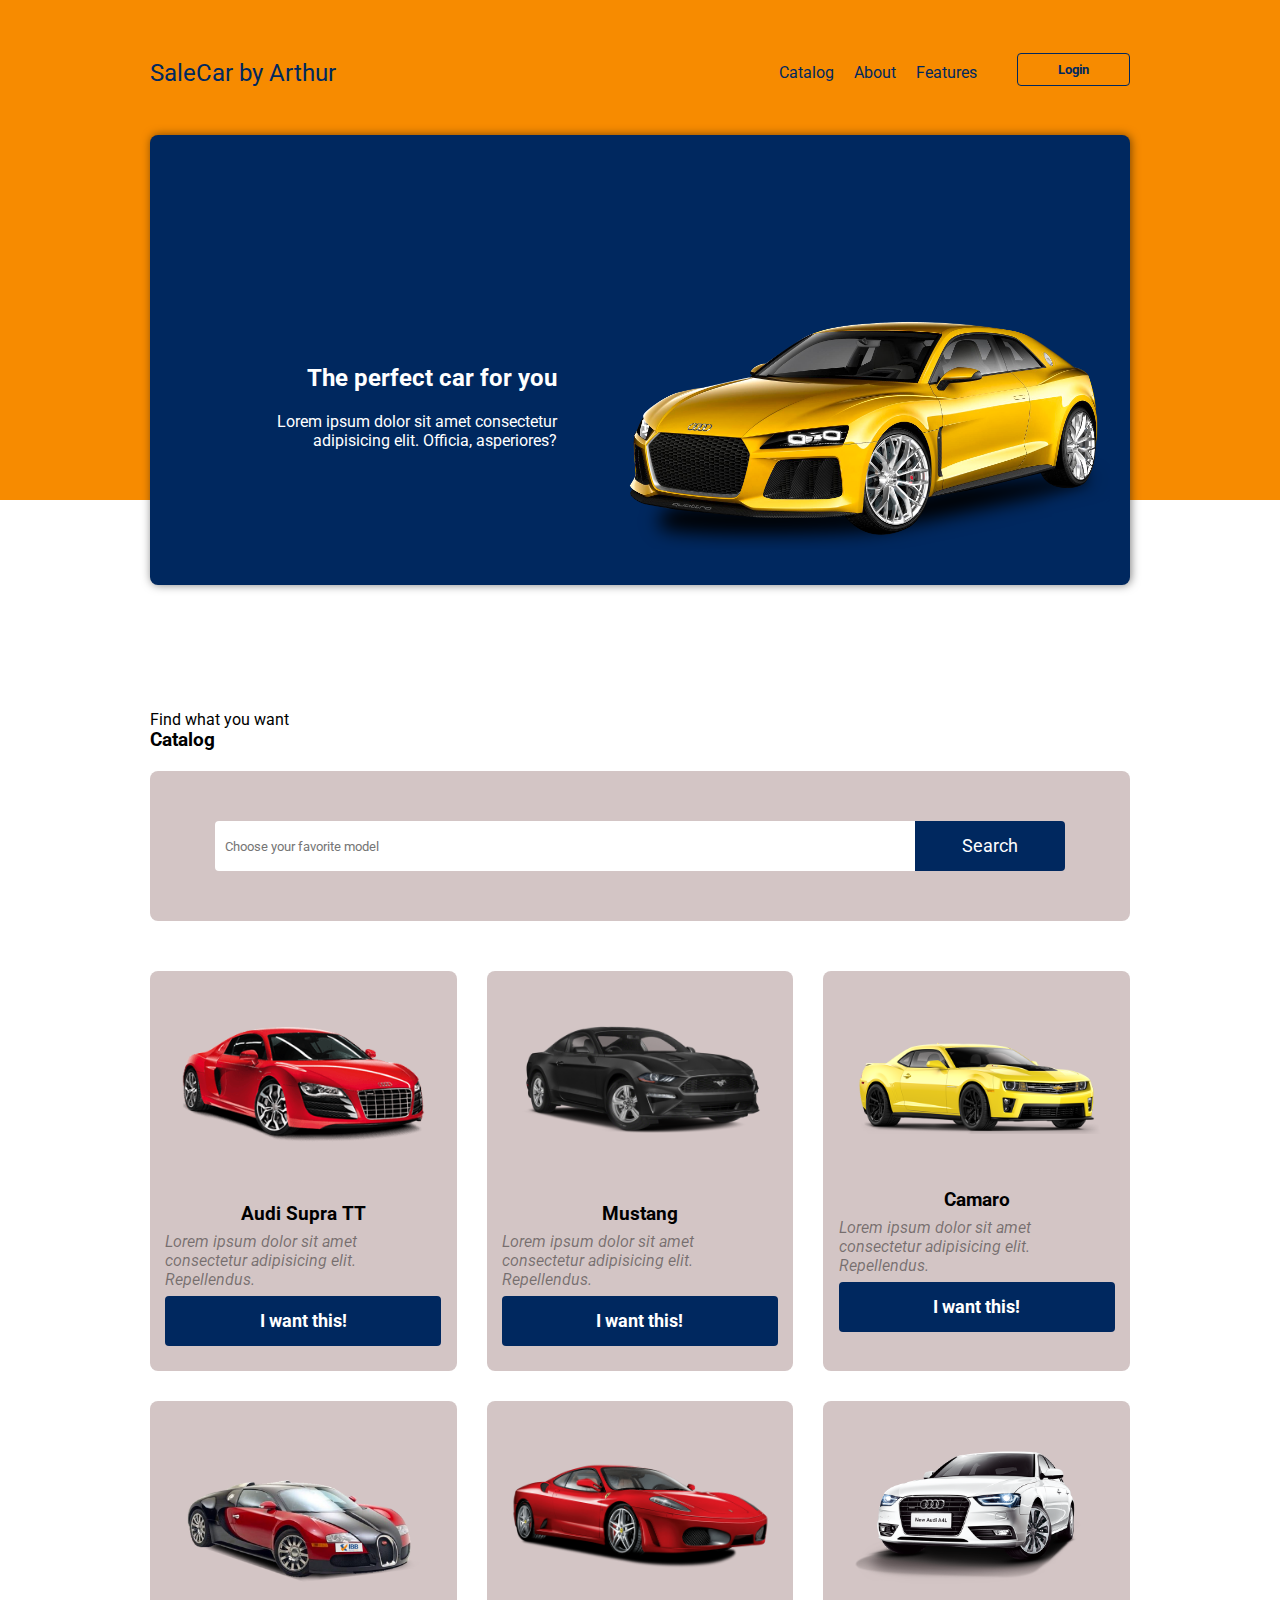
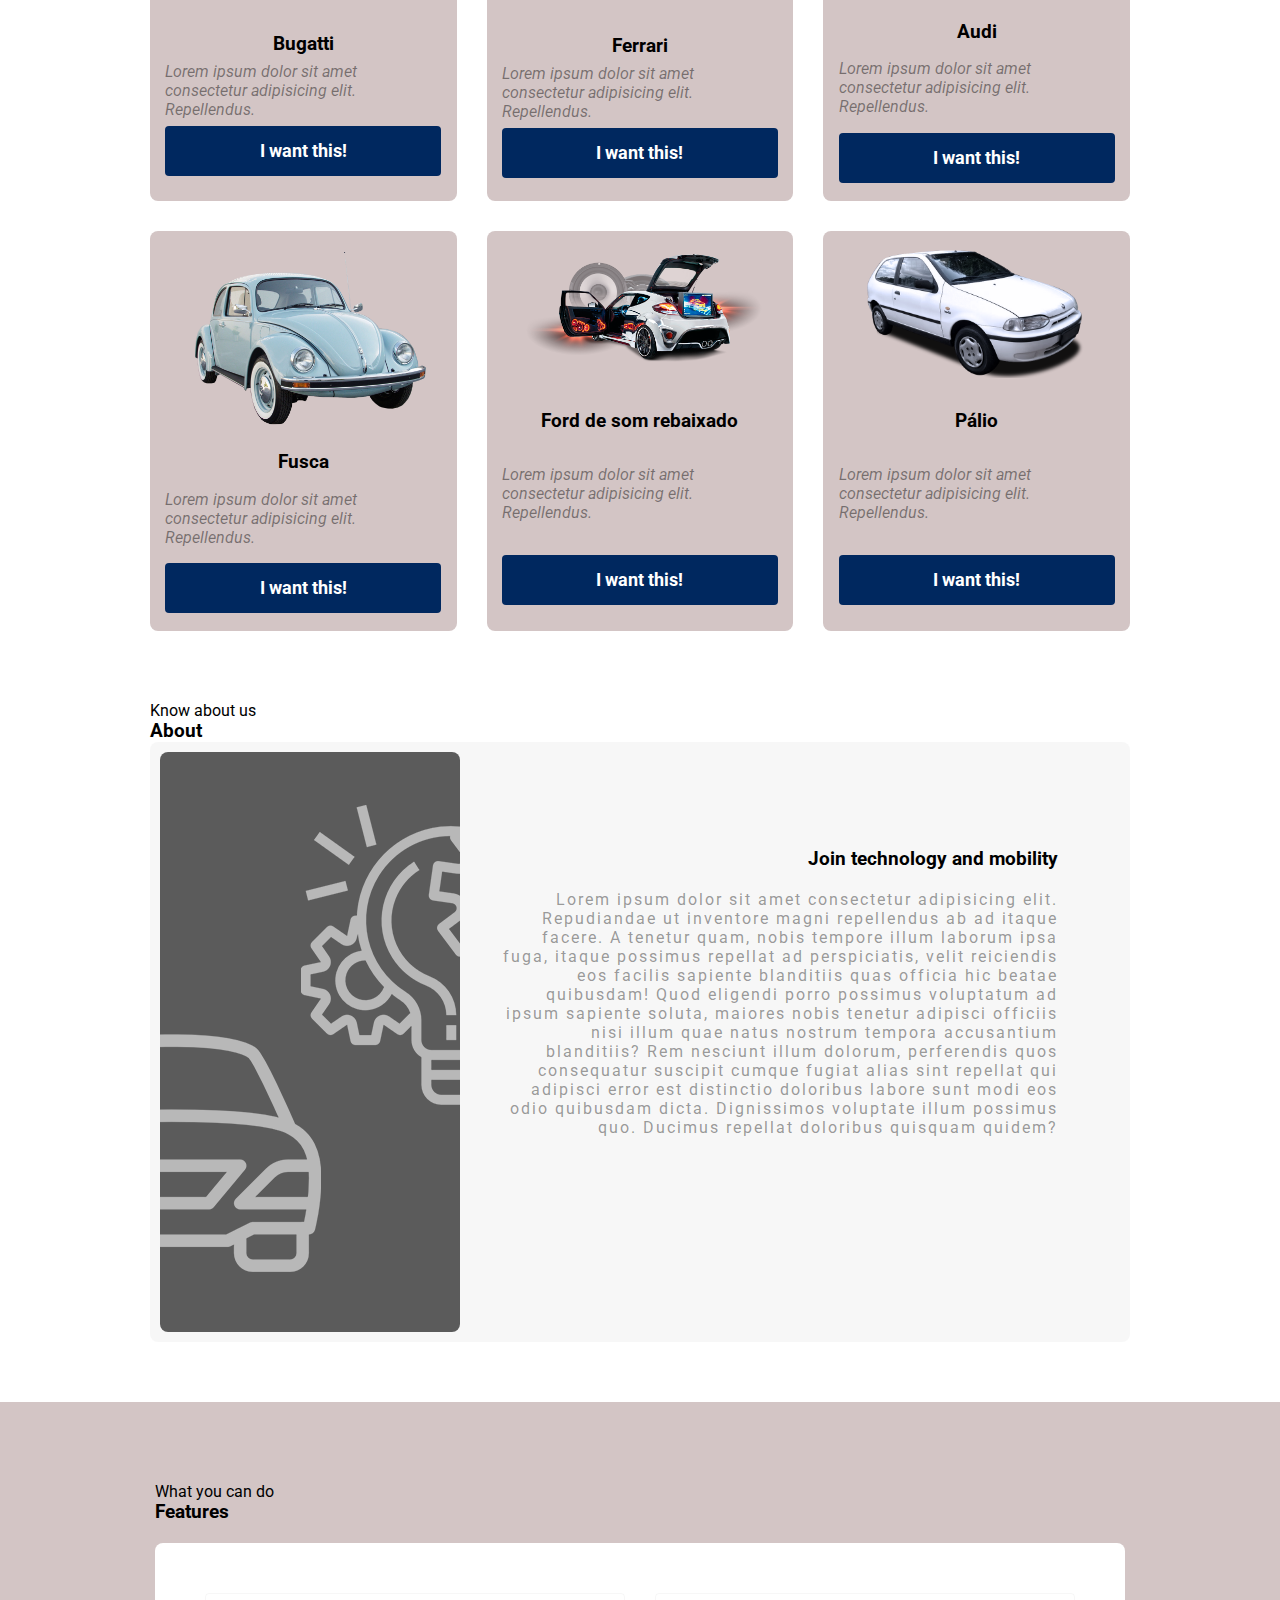
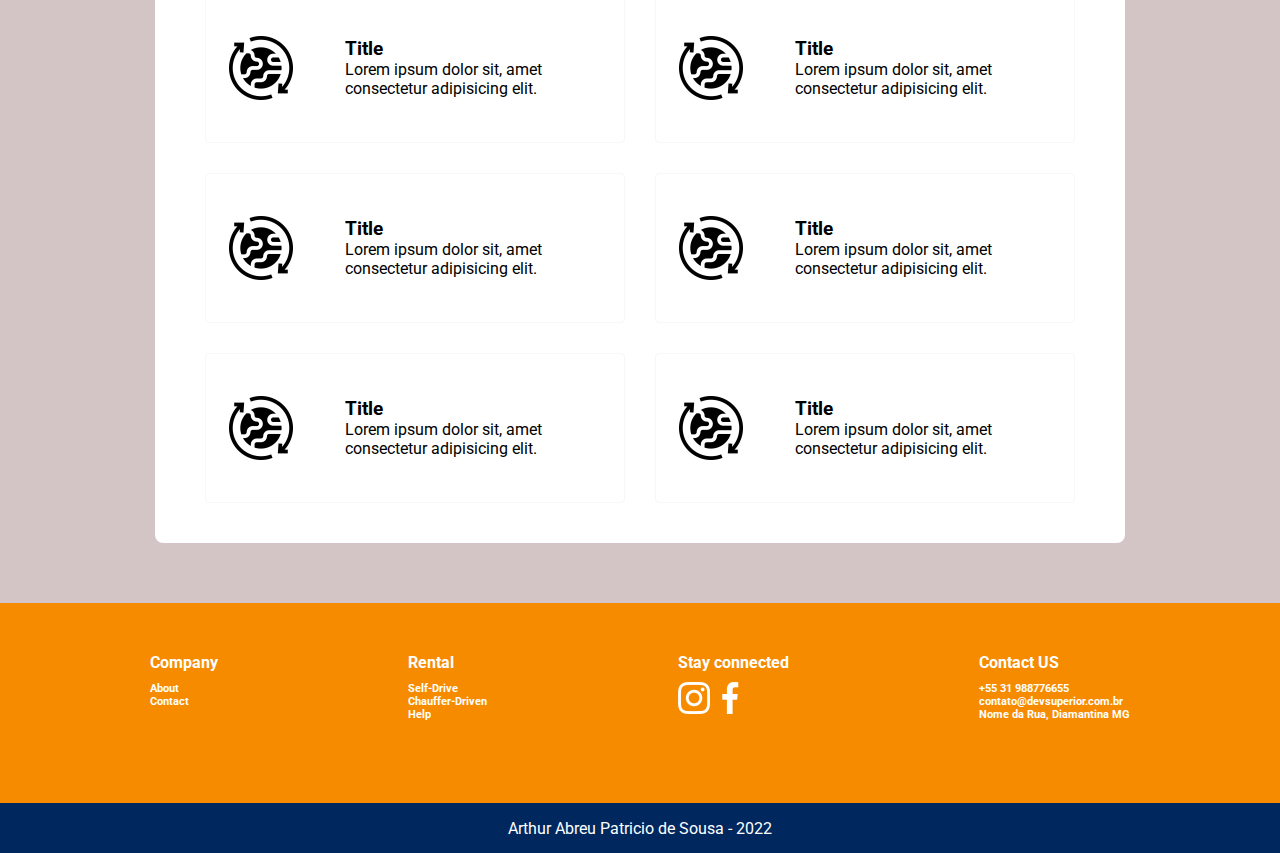
==== index.html @ 9831f229 "Add files via upload" ====
<!DOCTYPE html>
<html lang="en">
  <head>
    <meta charset="UTF-8" />
    <meta http-equiv="X-UA-Compatible" content="IE=edge" />
    <meta name="viewport" content="width=device-width, initial-scale=1.0" />
    <title>SaleCar by Arthur</title>
    <link rel="stylesheet" href="css/style.css" />
  </head>
  <body>
    <header>
      <div class="content">
        <nav>
          <p class="brand">SaleCar by Arthur</p>
          <ul>
            <li><a href="#catalog">Catalog</a></li>
            <li><a href="#about">About</a></li>
            <li><a href="#feature">Features</a></li>
            <a href="login.html"><button>Login</button></a>
          </ul>
        </nav>
        <div class="header-block">
          <div class="text">
            <h2>The perfect car for you</h2>
            <p>
              Lorem ipsum dolor sit amet consectetur adipisicing elit. Officia,
              asperiores?
            </p>
          </div>
          <img src="images/car-header.png" alt="Car" />
        </div>
      </div>
    </header>
    <section class="catalog" id="catalog">
      <div class="content">
        <div class="title-wrapper-catalog">
          <p>Find what you want</p>
          <h3>Catalog</h3>
        </div>
        <div class="filter-card">
          <input
            type="text"
            class="search-input"
            placeholder="Choose your favorite model"
          />
          <button class="search-button">Search</button>
        </div>
        <div class="card-wrapper">
          <div class="card-item">
            <img src="images/car-card.png" alt="Car" />
            <div class="card-content">
              <h3>Audi Supra TT</h3>
              <p>
                Lorem ipsum dolor sit amet consectetur adipisicing elit.
                Repellendus.
              </p>
              <button type="button">I want this!</button>
            </div>
          </div>
          <div class="card-item">
            <img src="images/kisspng-2018-toyota-86-car-2018-ford-mustang-2018-ford-mustang-5b0d494cedff55.0056742415275973889748.png" alt="Car" />
            <div class="card-content">
              <h3>Mustang</h3>
              <p>
                Lorem ipsum dolor sit amet consectetur adipisicing elit.
                Repellendus.
              </p>
              <button type="button">I want this!</button>
            </div>
          </div>
          <div class="card-item">
            <img src="images/kisspng-2016-chevrolet-camaro-car-general-motors-clip-art-hyundai-covington-covington-la-used-cars-upcomingc-5b62b6ec9551d0.6749447215331960126116.png" alt="Car" />
            <div class="card-content">
              <h3>Camaro</h3>
              <p>
                Lorem ipsum dolor sit amet consectetur adipisicing elit.
                Repellendus.
              </p>
              <button type="button">I want this!</button>
            </div>
          </div>
          <div class="card-item">
            <img src="images/bugatti_PNG25.png" alt="Car" />
            <div class="card-content">
              <h3>Bugatti</h3>
              <p>
                Lorem ipsum dolor sit amet consectetur adipisicing elit.
                Repellendus.
              </p>
              <button type="button">I want this!</button>
            </div>
          </div>
          <div class="card-item">
            <img src="images/kisspng-2-6-ferrari-f43-ferrari-s-p-a-ferrari-43-scude-ferrari-psd-www-galleryhip-com-the-hippest-pics-5c582c5508e880.4274711815492823890365.png" alt="Car" />
            <div class="card-content">
              <h3>Ferrari</h3>
              <p>
                Lorem ipsum dolor sit amet consectetur adipisicing elit.
                Repellendus.
              </p>
              <button type="button">I want this!</button>
            </div>
          </div>
          <div class="card-item">
            <img src="images/kisspng-car-audi-christmas-jeep-wrangler-vehicle-audi-5a736b7e3f1b78.8855557315175135982585.png">
              <h3>Audi</h3>
              <p>
                Lorem ipsum dolor sit amet consectetur adipisicing elit.
                Repellendus.
              </p>
              <button type="button">I want this!</button>
            </div>
            <div class="card-item">
                <img src="images/kisspng-2018-volkswagen-beetle-car-volkswagen-new-beetle-v-5af50651c6db21.6033014015260073778145.png">
                  <h3>Fusca</h3>
                  <p>
                    Lorem ipsum dolor sit amet consectetur adipisicing elit.
                    Repellendus.
                  </p>
                  <button type="button">I want this!</button>
                </div>
                <div class="card-item">
                    <img src="images/kisspng-car-vehicle-audio-stereophonic-sound-stereo-2018-5adea653d19d34.1645318015245410118586.png">
                      <h3>Ford de som rebaixado</h3>
                      <p>
                        Lorem ipsum dolor sit amet consectetur adipisicing elit.
                        Repellendus.
                      </p>
                      <button type="button">I want this!</button>
                    </div>
                    <div class="card-item">
                        <img src="images/kisspng-fiat-palio-car-fiat-automobiles-fiat-siena-5af6244c110d15.8151092015260805880699.png">
                          <h3>Pálio</h3>
                          <p>
                            Lorem ipsum dolor sit amet consectetur adipisicing elit.
                            Repellendus.
                          </p>
                          <button type="button">I want this!</button>
                        </div>
                
          </div>
          
      </div>
    </section>

    <section class="about" id="about">
      <div class="content">
        <div class="title-wrapper-about">
          <p>Know about us</p>
          <h3>About</h3>
        </div>
        <div class="about-content">
          <div class="left">
            <img src="images/about.png" alt="About" />
          </div>
          <div class="right">
            <h3>Join technology and mobility</h3>
            <p>
              Lorem ipsum dolor sit amet consectetur adipisicing elit.
              Repudiandae ut inventore magni repellendus ab ad itaque facere. A
              tenetur quam, nobis tempore illum laborum ipsa fuga, itaque
              possimus repellat ad perspiciatis, velit reiciendis eos facilis
              sapiente blanditiis quas officia hic beatae quibusdam! Quod
              eligendi porro possimus voluptatum ad ipsum sapiente soluta,
              maiores nobis tenetur adipisci officiis nisi illum quae natus
              nostrum tempora accusantium blanditiis? Rem nesciunt illum
              dolorum, perferendis quos consequatur suscipit cumque fugiat alias
              sint repellat qui adipisci error est distinctio doloribus labore
              sunt modi eos odio quibusdam dicta. Dignissimos voluptate illum
              possimus quo. Ducimus repellat doloribus quisquam quidem?
            </p>
          </div>
        </div>
      </div>
    </section>

    <section class="features" id="features">
      <div class="content">
        <div class="title-wrapper-features">
          <p>What you can do</p>
          <h3>Features</h3>
        </div>
        <div class="feature-card-block">
          <div class="feature-card-item">
            <img src="images/feature-planet.png" alt="Feature" />
            <div class="feature-text-content">
              <h3>Title</h3>
              <p>Lorem ipsum dolor sit, amet consectetur adipisicing elit.</p>
            </div>
          </div>
          <div class="feature-card-item">
            <img src="images/feature-planet.png" alt="Feature" />
            <div class="feature-text-content">
              <h3>Title</h3>
              <p>Lorem ipsum dolor sit, amet consectetur adipisicing elit.</p>
            </div>
          </div>
          <div class="feature-card-item">
            <img src="images/feature-planet.png" alt="Feature" />
            <div class="feature-text-content">
              <h3>Title</h3>
              <p>Lorem ipsum dolor sit, amet consectetur adipisicing elit.</p>
            </div>
          </div>
          <div class="feature-card-item">
            <img src="images/feature-planet.png" alt="Feature" />
            <div class="feature-text-content">
              <h3>Title</h3>
              <p>Lorem ipsum dolor sit, amet consectetur adipisicing elit.</p>
            </div>
          </div>
          <div class="feature-card-item">
            <img src="images/feature-planet.png" alt="Feature" />
            <div class="feature-text-content">
              <h3>Title</h3>
              <p>Lorem ipsum dolor sit, amet consectetur adipisicing elit.</p>
            </div>
          </div>
          <div class="feature-card-item">
            <img src="images/feature-planet.png" alt="Feature" />
            <div class="feature-text-content">
              <h3>Title</h3>
              <p>Lorem ipsum dolor sit, amet consectetur adipisicing elit.</p>
            </div>
          </div>
        </div>
      </div>
    </section>

    <footer>
      <div class="main">
        <div class="content footer-links">
          <div class="footer-company">
            <h4>Company</h4>
            <h6>About</h6>
            <h6>Contact</h6>
          </div>
          <div class="footer-rental">
            <h4>Rental</h4>
            <h6>Self-Drive</h6>
            <h6>Chauffer-Driven</h6>
            <h6>Help</h6>
          </div>
          <div class="footer-social">
            <h4>Stay connected</h4>
            <div class="social-icons">
              <img src="images/instagram.png" alt="Instagram" />
              <img src="images/facebook.png" alt="Facebook" />
            </div>
          </div>
          <div class="footer-contact">
            <h4>Contact US</h4>
            <h6>+55 31 988776655</h6>
            <h6>contato@devsuperior.com.br</h6>
            <h6>Nome da Rua, Diamantina MG</h6>
          </div>
        </div>
      </div>
      <div class="last">Arthur Abreu Patricio de Sousa - 2022</div>
    </footer>
  </body>
</html>
---- css/style.css ----
@import url('https://fonts.googleapis.com/css2?family=Roboto:ital,wght@0,700;1,400&display=swap');

* {
    margin: 0px;
    padding: 0px;
    box-sizing: border-box;
    outline: none;
    font-family: "Roboto", sans-serif ;
}

:root {
    --orange: #f78b00;
    --blue: #00285f;
    --gray: #d3c5c5;
}

html, body {
    width: 100%;
    overflow-x: hidden;
}

header {
    width: 100%;
    height: 500px;
    background-color: var(--orange);
}

.content {
    max-width: 1000px;
    min-width: 300px;
    margin: 0 auto;
    display: flex;
    flex-direction: column;
    padding: 10px;
}

nav {
    width: 100%;
    height: 125px;
    display: flex;
    flex-direction: row;
    align-items: center;
    justify-content: space-between;
}

.brand {
    font-size: 24px;
    color: var(--blue);
    cursor: pointer;
}

nav ul {
    display: flex;
    flex-direction: row;

}

nav ul li {
    list-style: none;
    padding: 10px;
    cursor: pointer;
}

nav ul li a {
    color: var(--blue);
    text-decoration: none;
}


nav ul li a:hover {
    color: #00285f83;
}

nav ul button {
    border: 1px solid var(--blue);
    background: transparent;
    padding: 8px 40px;
    cursor: pointer;
    margin-left: 30px;
    color: var(--blue);
    font-weight: bolder;
    border-radius: 4px;
}

nav ul button:hover {
    background-color: var(--blue);
    color: white;
    transition: background, color 0.6s;
}

.content .header-block {
    max-width: 1000px;
    min-width: 300px;
    height: 450px;
    background: var(--blue);
    border-radius: 8px;
    box-shadow: 1px 0px 10px 0px rgba(0, 0, 0, 0.5);
    -webkit-box-shadow: 1px 0px 10px 0px rgba(0, 0, 0, 0.5);
    -moz-box-shadow: 1px 0px 10px 0px rgba(0, 0, 0, 0.5);
    position: relative;
    z-index: 10;
    padding: 10px;
}


.header-block img {
    width: 50%;
    position: absolute;
    right: 2%;
    bottom: 2%;
}

.header-block .text {
    position: absolute;
    bottom: 30%;
    left: 15%;
}

.header-block .text h2 {
    color: white;
    margin-bottom: 20px;
    text-align: right;
    transform: translateX(-20px);
    transition: transform 0.5s;
}

.header-block .text p {
    max-width: 280px;
    color: white;
    text-align: right;
    transform: translateX(-20px);
    transition: transform 0.4s;
}

section .catalog {
    width: 100%;
    padding: 100px;
}

section .filter-card {
    width: 980px;
    height: 150px;
    background: var(--gray);
    border-radius: 8px;
    margin: 0 auto;
    display: flex;
    flex-direction: row;
    align-items: center;
    justify-content: center;
}

.search-input {
    width: 700px;
    height: 50px;
    border: none;
    border-radius: 4px 0px 0px 4px;
    text-indent: 10px;
}

.search-button {
    width: 150px;
    height: 50px;
    border-radius: 0px 4px 4px 0px;
    border: none;
    background-color: var(--blue);
    color: white;
    cursor: pointer;
    font-size: 1.1em;
    transition: 0.2s ease;
}

.search-button:hover {
    background: wheat;
    color: var(--blue);
}

.title-wrapper-catalog {
    margin-top: 200px;
    padding-bottom: 20px;
}

section .card-wrapper {
    max-width: 1000px;
    height: 100%;
    display: grid;
    grid-template-columns: repeat(auto-fill, minmax(270px, 1fr));
    grid-gap: 30px;
    padding-top: 50px;
}

section .card-item {
    height: 400px;
    background: var(--gray);
    border-radius: 8px;
    display: flex;
    flex-direction: column;
    align-items: center;
    justify-content: space-around;
}

.card-content {
    height: 40%;
    display: flex;
    flex-direction: column;
    align-items: center;
    justify-content: space-around;
}

.card-item img {
    width: 85%;
}

.card-item h4 {
    width: 90%;
}

.card-item p{
    width: 90%;
    font-style: italic;
    color: #00000070;
}

.card-item button {
    width: 90%;
    padding: 15px 0px;
    border: none;
    background-color: var(--blue);
    border-radius: 4px;
    color: white;
    font-weight: bold;
    font-size: 1.1em;
    cursor: pointer;
    transition: 0.3s ease;
    margin-bottom: 10px;
}

.card-item button:hover {
    background-color: wheat;
    color: var(--blue);
}


.about {
    width: 100%;
    height: 100%;
    display: flex;
    align-items: center;
    justify-content: center;
    padding: 50px 10px;
  }
  
  .about-content {
    max-width: 1000px;
    min-width: 300px;
    height: 600px;
    background: #dedede3b;
    margin: 0 auto;
    border-radius: 8px;
    z-index: 10;
    padding: 10px;
    display: flex;
    flex-direction: row;
    align-items: center;
    justify-content: space-between;
  }
  
  .left {
    width: 25%;
    min-width: 300px;
    height: 100%;
    background: #000000a1;
    border-radius: 8px;
  }
  
  .right {
    width: 65%;
    height: 100%;
    display: flex;
    flex-direction: column;
    align-items: flex-start;
    justify-content: flex-start;
    padding-top: 10%;
  }
  
  .right h3 {
    text-align: right;
    width: 90%;
    margin-bottom: 20px;
  }
  
  .right p {
    max-width: 90%;
    font-size: 1em;
    letter-spacing: 2px;
    text-align: right;
    color: rgba(0, 0, 0, 0.4);
  }
  
  /* Features */
  .features {
    width: 100%;
    height: 100%;
    background: var(--gray);
    display: flex;
    align-items: center;
    justify-content: center;
    padding: 50px 0px;
  }
  
  .title-wrapper-features {
    padding: 20px 0px;
  }
  
  .feature-card-block {
    max-width: 1000px;
    min-width: 300px;
    height: 600px;
    background: white;
    margin: 0 auto;
    border-radius: 8px;
    z-index: 10;
    padding: 50px;
    display: grid;
    grid-template-columns: repeat(auto-fill, minmax(420px, 1fr));
    grid-gap: 30px;
  }
  
  .feature-card-item {
    max-width: 420px;
    height: 150px;
    display: flex;
    flex-direction: row;
    align-items: center;
    justify-content: space-around;
    border: 1px solid #dedede3b;
    border-radius: 4px;
  }
  
  .feature-text-content {
    max-width: 60%;
    margin: 5px;
  }
  
  .feature-card-item img {
    width: 64px;
    height: 64px;
  }
  
  /* Footer */
  footer {
    width: 100%;
    height: 250px;
  }
  
  footer .main {
    width: 100%;
    height: 200px;
    background: var(--orange);
    padding: 20px 10px;
  }
  
  .footer-links {
    max-width: 1000px;
    min-width: 300px;
    display: flex;
    flex-direction: row;
    justify-content: space-between;
    margin-top: 20px;
  }
  
  .footer-company,
  .footer-rental,
  .footer-contact,
  .footer-social {
    color: white;
    height: 100%;
    min-height: 100px;
  }
  
  .footer-links h4 {
    margin-bottom: 10px;
  }
  
  .footer-links {
    margin-bottom: 8px;
  }
  
  .main .footer-social img {
    width: 32px;
    height: 32px;
  }
  
  footer .last {
    width: 100%;
    height: 50px;
    background: var(--blue);
    color: white;
    display: flex;
    align-items: center;
    justify-content: center;
  }
  
  /* Responsive adjustments */
  
  @media (max-width: 576px) {
    nav ul li {
      display: none;
    }
  
    .header-block img {
      width: 70%;
      position: absolute;
      right: 16%;
      top: 30%;
    }
  
    .header-block .text {
      position: absolute;
      bottom: 10%;
      left: 15;
    }
  
    section .filter-card {
      width: 390px;
      padding: 0px 10px;
    }
  
    .search-input {
      max-width: 700px;
      min-width: 240px;
    }
  
    .search-button {
      max-width: 150px;
      min-width: 80px;
    }
  
    .about {
      margin-top: 100px;
    }
  
    .title-wrapper-about {
      margin-bottom: 20px;
    }
    .about-content {
      flex-direction: column;
      height: 100%;
    }
    .left {
      display: none;
    }
    .right {
      width: 90%;
    }
  
    .right p {
      width: 100%;
      margin: 0px;
      text-align: left;
    }
  
    .features {
      height: 100%;
    }
  
    .feature-card-block {
      height: 100%;
      display: flex;
      flex-direction: column;
    }
  
    footer {
      height: 100%;
    }
  
    footer .main {
      height: 100%;
    }
  
    .footer-links {
      flex-direction: column;
      padding-left: 10%;
    }
  }
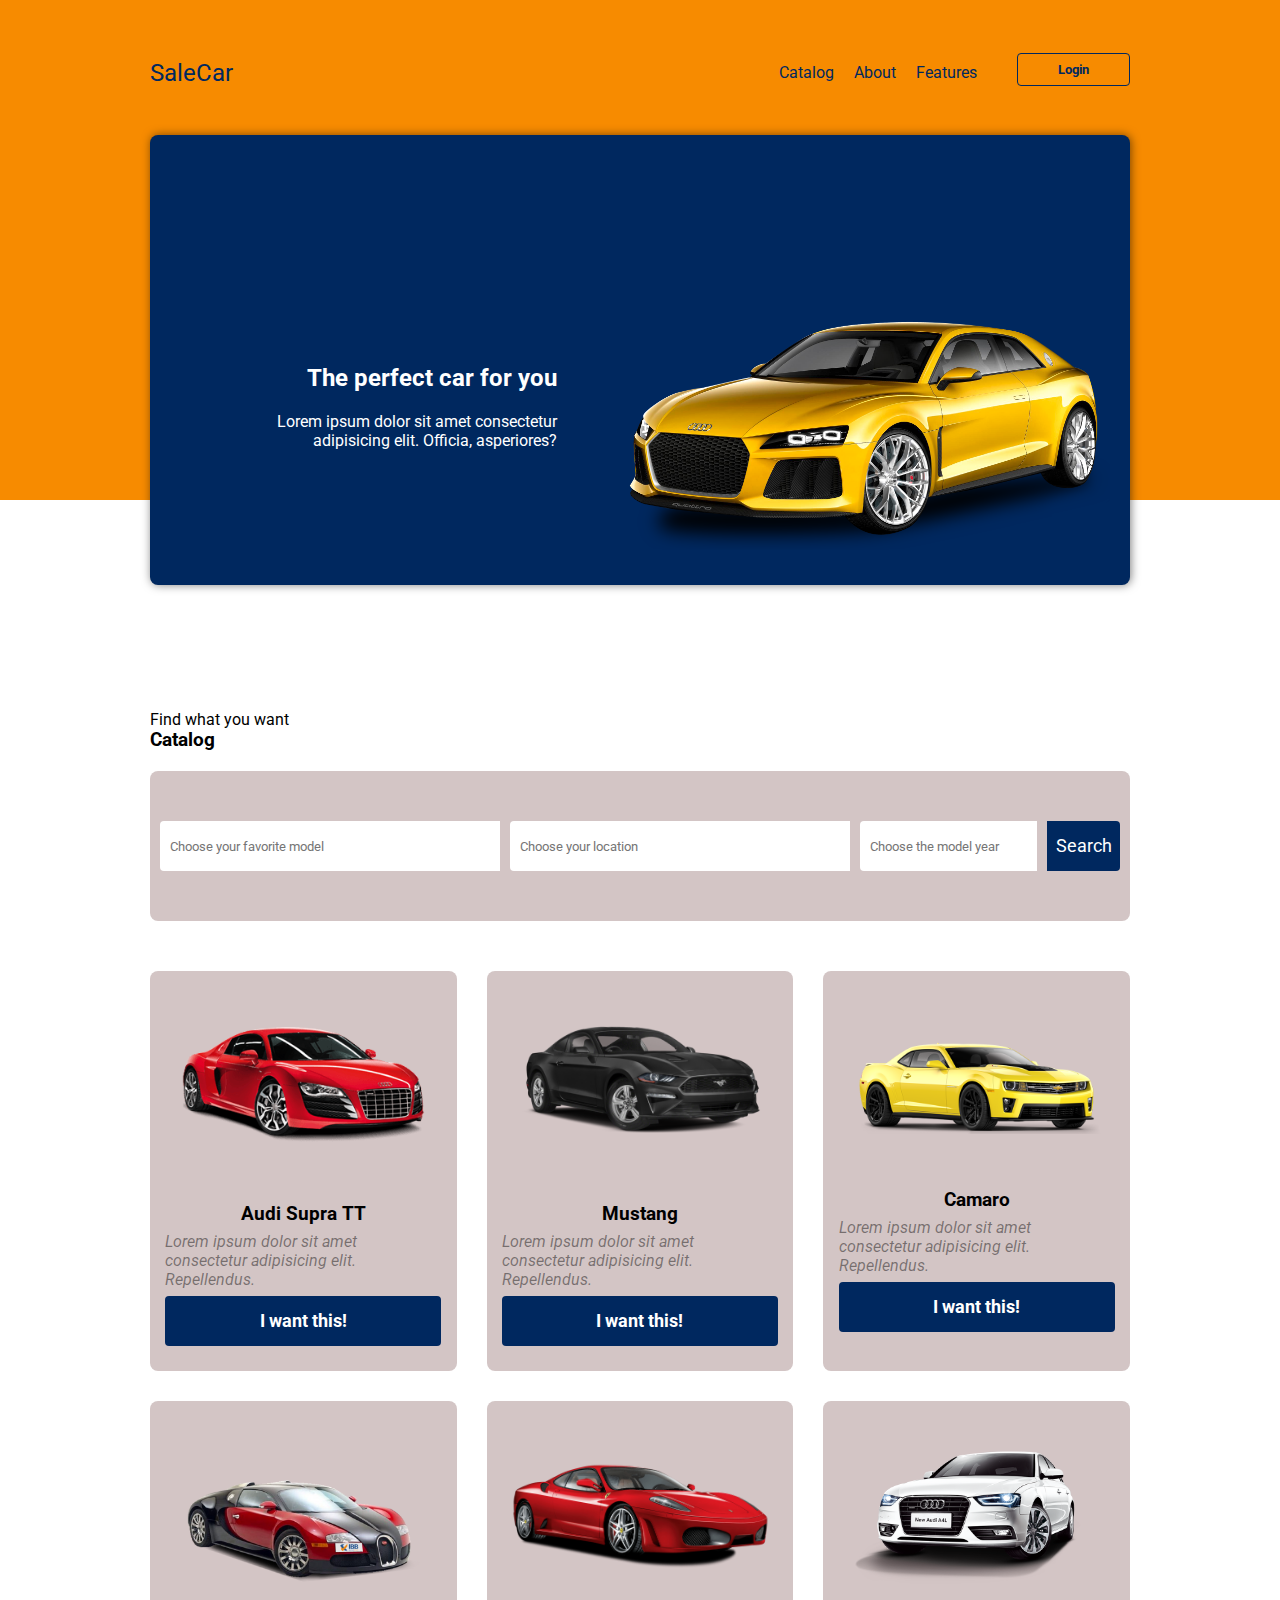
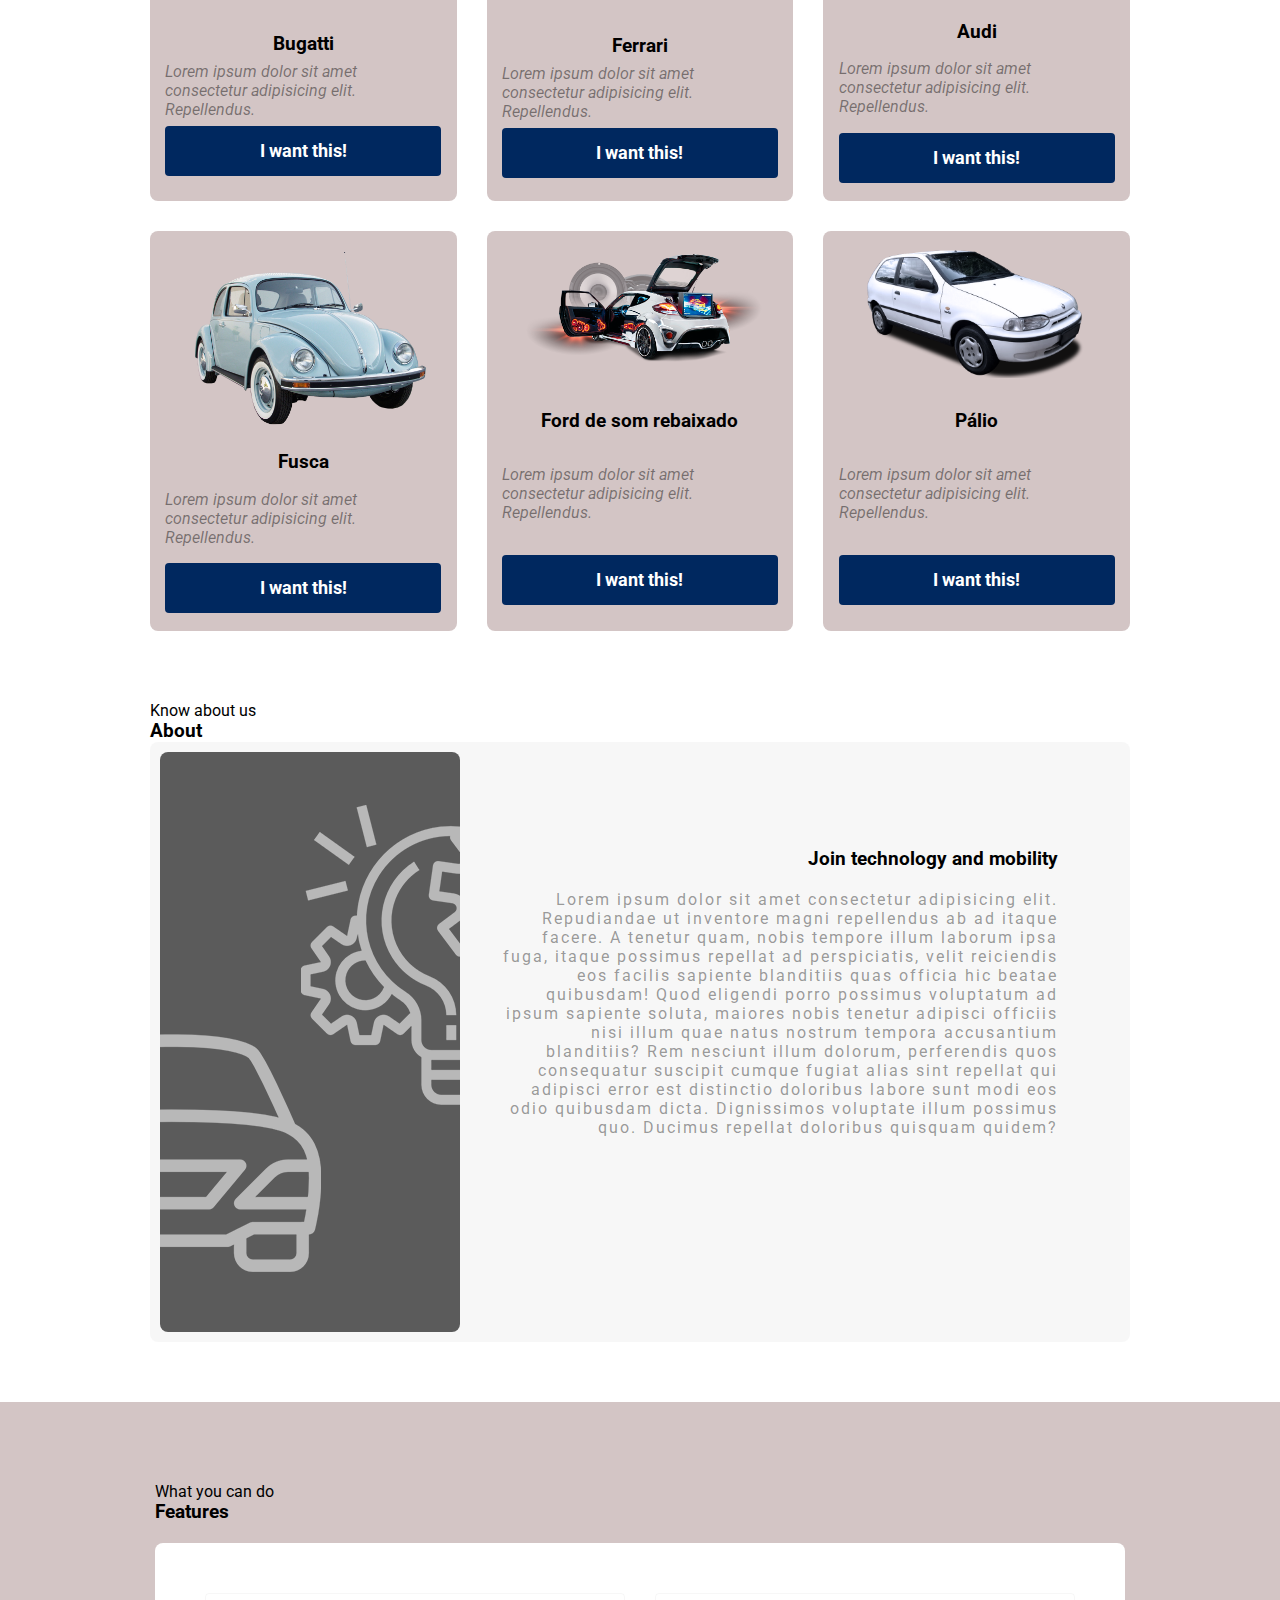
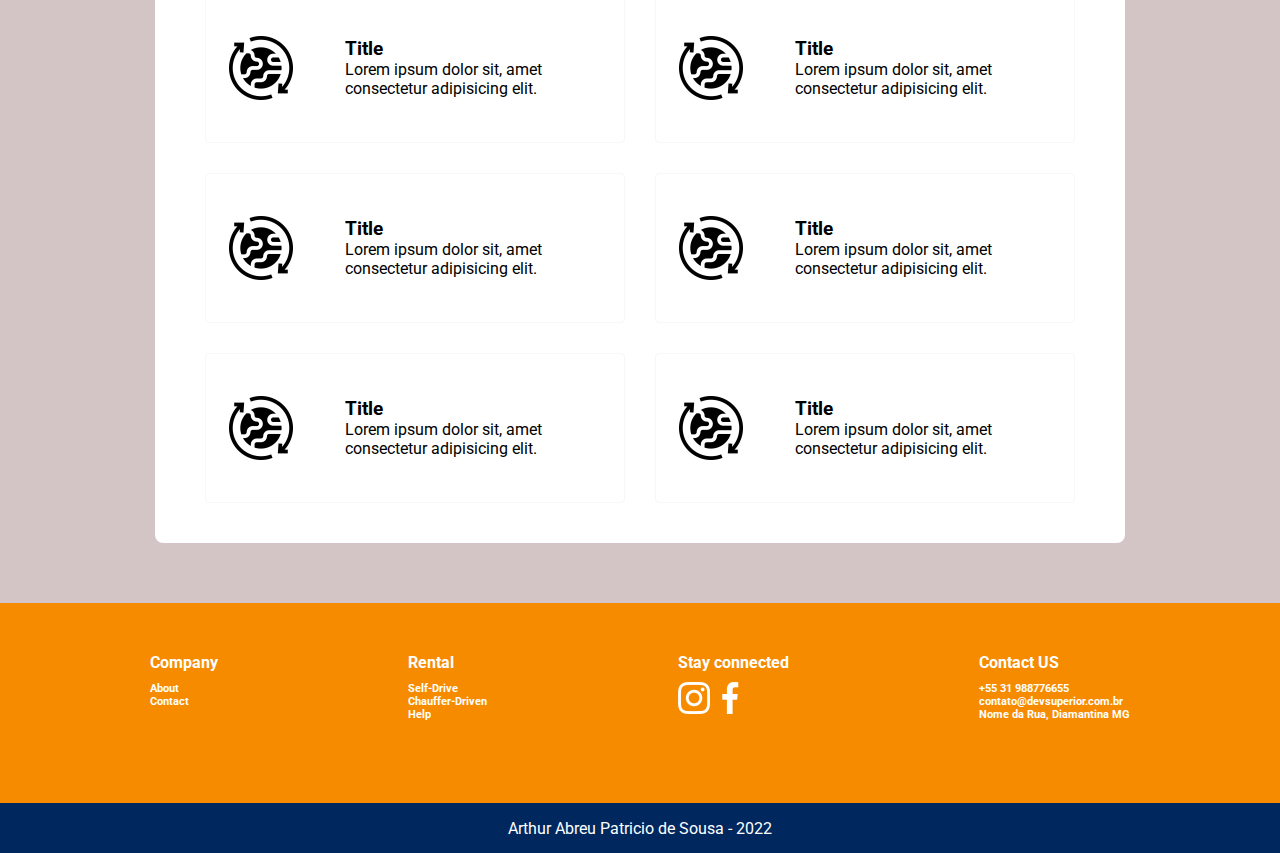
==== commit 4dfa9e9e: "Adicionando alguns inputs para fltrar o carro" ====
--- a/index.html
+++ b/index.html
@@ -11,7 +11,7 @@
     <header>
       <div class="content">
         <nav>
-          <p class="brand">SaleCar by Arthur</p>
+          <p class="brand">SaleCar</p>
           <ul>
             <li><a href="#catalog">Catalog</a></li>
             <li><a href="#about">About</a></li>
@@ -42,6 +42,16 @@
             type="text"
             class="search-input"
             placeholder="Choose your favorite model"
+          />
+          <input
+            type="text"
+            class="search-input"
+            placeholder="Choose your location"
+          />
+          <input
+            type="text"
+            class="search-input2"
+            placeholder="Choose the model year"
           />
           <button class="search-button">Search</button>
         </div>
--- a/css/style.css
+++ b/css/style.css
@@ -147,6 +147,8 @@
     flex-direction: row;
     align-items: center;
     justify-content: center;
+    gap: 10px;
+     padding: 10px;
 }
 
 .search-input {
@@ -157,6 +159,14 @@
     text-indent: 10px;
 }
 
+.search-input2 {
+  width: 300px;
+  height: 50px;
+  border: none;
+  border-radius: 4px 0px 0px 4px;
+  text-indent: 10px;
+}
+
 .search-button {
     width: 150px;
     height: 50px;
